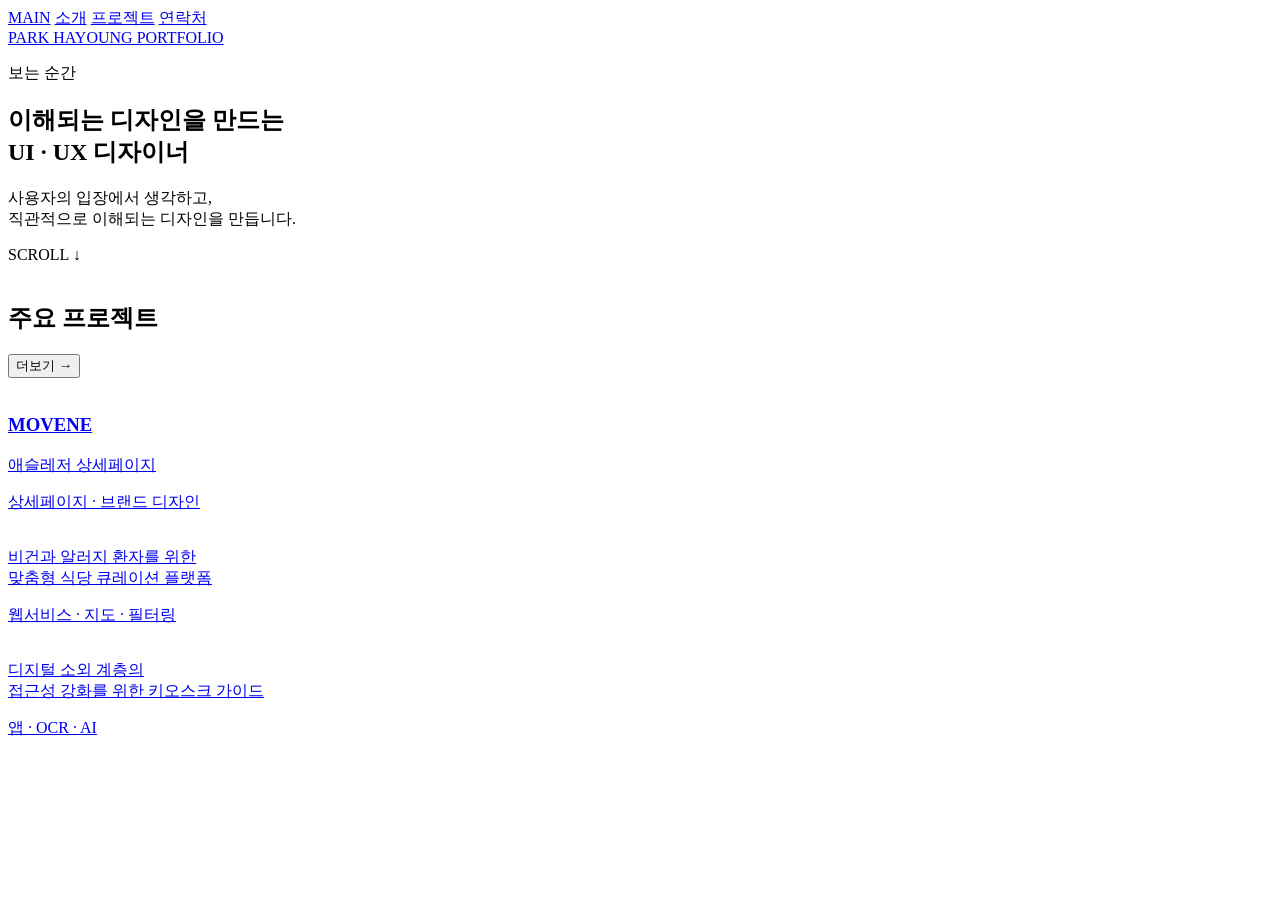
==== main.html @ 097db968 "Add files via upload" ====
<!doctype html>
<html lang="ko">
  <head>
    <meta charset="UTF-8" />
    <meta name="viewport" content="width=device-width, initial-scale=1.0" />

    <title>박하영 포트폴리오</title>

    <link rel="stylesheet" href="css/main.css" />
  </head>

  <body>
    <header>
      <nav>
        <a href="main.html" class="active">MAIN</a>
        <a href="page2.html">소개</a>
        <a href="page3.html">프로젝트</a>
        <a href="page9.html">연락처</a>
      </nav>
    </header>
    <section class="hero">
      <a href="index.html" class="vertical-text"> PARK HAYOUNG PORTFOLIO </a>
      <div class="hero-content">
        <div class="hero-text">
          <p class="small-title">보는 순간</p>
          <h1>
            이해되는 디자인을 만드는<br />
            UI · UX 디자이너
          </h1>
          <p class="description">
            사용자의 입장에서 생각하고,<br />
            직관적으로 이해되는 디자인을 만듭니다.
          </p>
          <div class="scroll"><span>SCROLL</span> <span>↓</span></div>
        </div>
        <div class="hero-image">
          <img src="images/main page_profile.png" alt="" />
        </div>
      </div>
    </section>
    <section class="project">
      <div class="project-top">
        <h2>주요 프로젝트</h2>
        <button onclick="location.href = 'page3.html'">더보기 →</button>
      </div>
      <div class="card-wrap">
        <a href="page8.html" class="card">
          <img src="images/main page_movene.png" alt="" />
          <div class="card-content">
            <h3>MOVENE</h3>
            <p>애슬레저 상세페이지</p>
            <span>상세페이지 · 브랜드 디자인</span>
          </div>
        </a>
        <a href="page6.html" class="card">
          <img src="images/main page_vegan.png" alt="" />
          <div class="card-content">
            <p>
              비건과 알러지 환자를 위한<br />
              맞춤형 식당 큐레이션 플랫폼
            </p>
            <span>웹서비스 · 지도 · 필터링</span>
          </div>
        </a>
        <a href="page5.html" class="card">
          <img src="images/main page_kiosk.png" alt="" />
          <div class="card-content">
            <p>
              디지털 소외 계층의<br />
              접근성 강화를 위한 키오스크 가이드
            </p>
            <span>앱 · OCR · AI</span>
          </div>
        </a>
      </div>
    </section>
  </body>
</html>
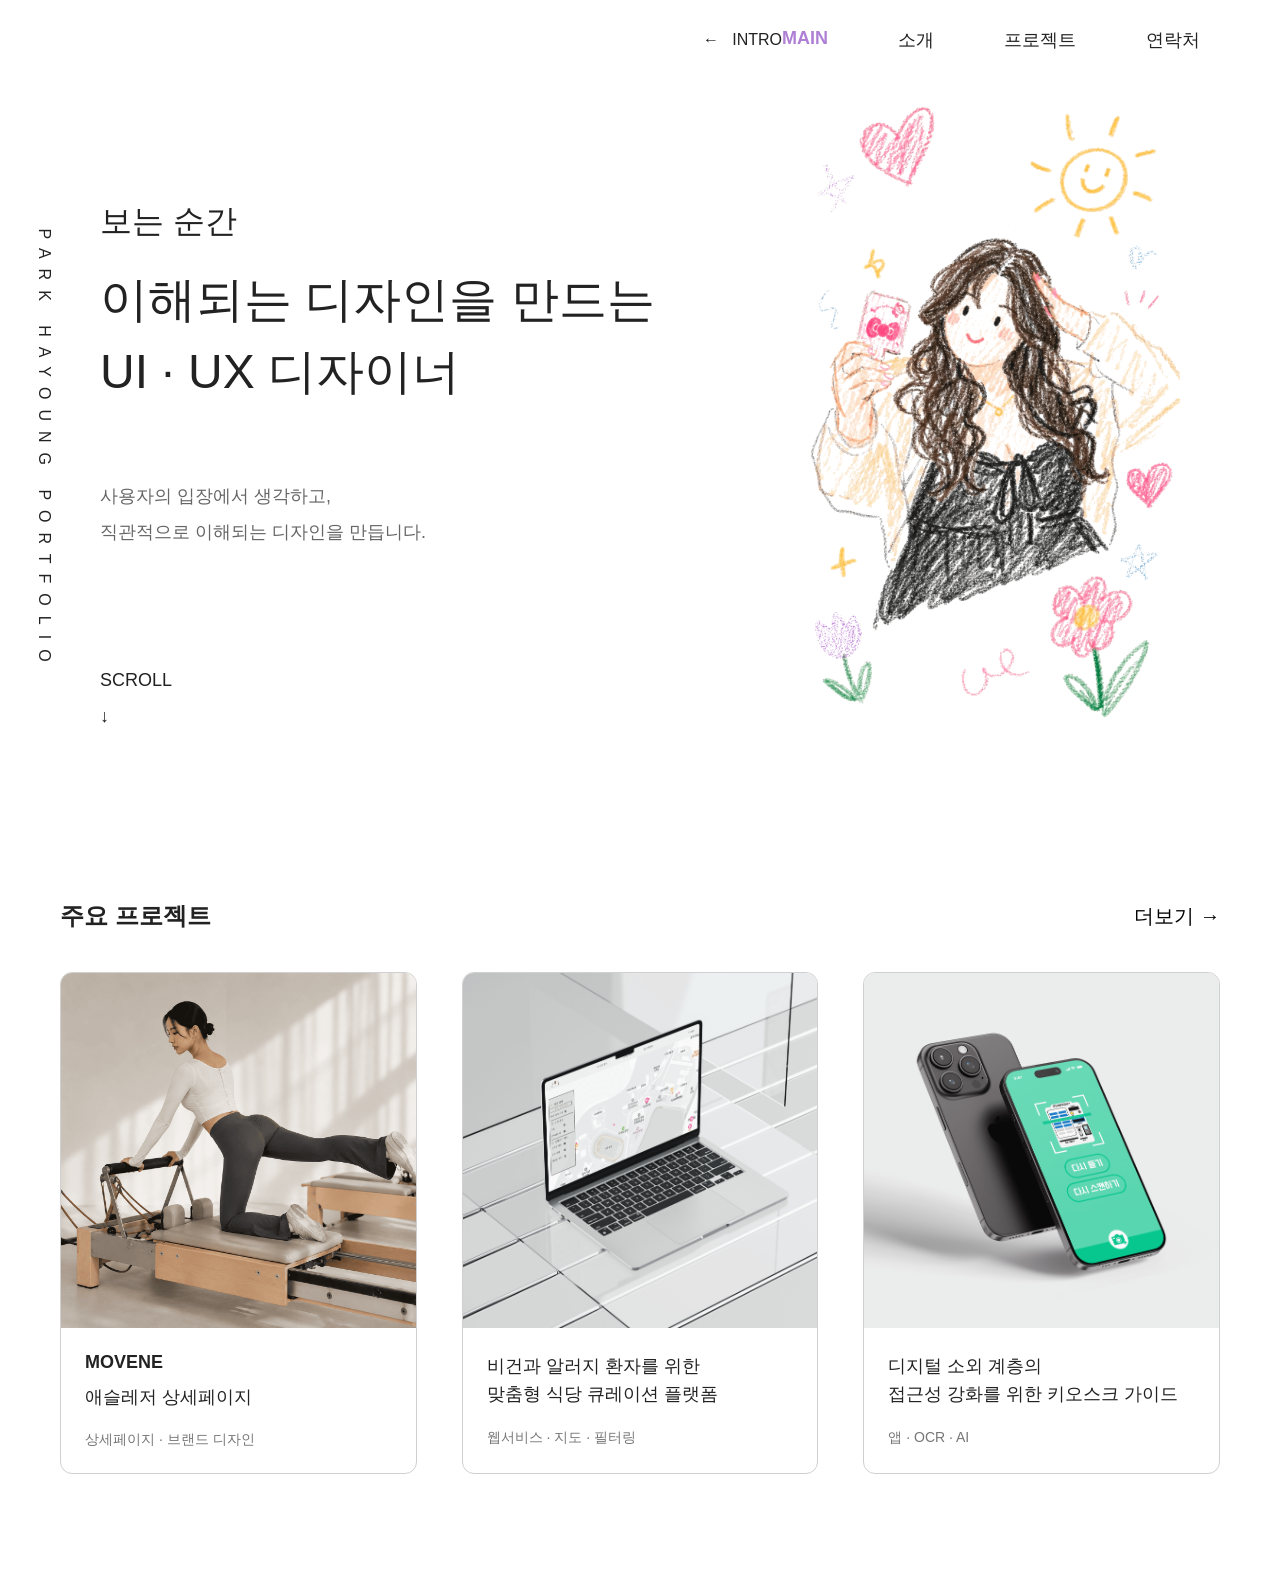
==== commit 62b92df1: "Update main.html" ====
--- a/main.html
+++ b/main.html
@@ -11,6 +11,8 @@
 
   <body>
     <header>
+      <a href="index.html" class="index">←&nbsp;&nbsp;&nbsp;INTRO</a>
+
       <nav>
         <a href="main.html" class="active">MAIN</a>
         <a href="page2.html">소개</a>
@@ -18,8 +20,9 @@
         <a href="page9.html">연락처</a>
       </nav>
     </header>
+
     <section class="hero">
-      <a href="index.html" class="vertical-text"> PARK HAYOUNG PORTFOLIO </a>
+      <div class="vertical-text">PARK HAYOUNG PORTFOLIO</div>
       <div class="hero-content">
         <div class="hero-text">
           <p class="small-title">보는 순간</p>
--- a/css/main.css
+++ b/css/main.css
@@ -0,0 +1,236 @@
+* {
+  margin: 0;
+  padding: 0;
+  box-sizing: border-box;
+}
+
+body {
+  font-family: 'Pretendard', sans-serif;
+  background: #ffffff;
+  color: #222;
+  overflow-x: hidden;
+}
+
+a {
+  text-decoration: none;
+  color: inherit;
+}
+
+img {
+  display: block;
+  width: 100%;
+}
+
+header {
+  position: fixed;
+  top: 0;
+  left: 0;
+
+  width: 100%;
+  height: 80px;
+
+  display: flex;
+  justify-content: flex-end;
+  align-items: center;
+
+  padding: 0 80px;
+
+  background: rgba(255, 255, 255, 0.6);
+  backdrop-filter: blur(12px);
+  -webkit-backdrop-filter: blur(12px);
+
+  z-index: 1000;
+}
+
+nav {
+  display: flex;
+  gap: 70px;
+}
+
+nav a {
+  font-size: 18px;
+  font-weight: 400;
+}
+
+nav a.active {
+  color: #ae7fd5;
+  font-weight: 700;
+}
+
+.hero {
+  max-width: 1920px;
+  height: 900px;
+  margin: 0 auto;
+  padding: 80px 100px;
+  position: relative;
+}
+
+.vertical-text {
+  position: absolute;
+  left: 35px;
+  top: 50%;
+  transform: translateY(-50%);
+  writing-mode: vertical-rl;
+  text-orientation: mixed;
+  letter-spacing: 10px;
+  font-size: 16px;
+  font-weight: 300;
+  text-decoration: none;
+  color: inherit;
+}
+
+.hero-content {
+  max-width: 1500px;
+  margin: 0 auto;
+  display: flex;
+  justify-content: space-between;
+  align-items: flex-start;
+}
+
+.hero-text {
+  margin-top: 120px;
+}
+
+.small-title {
+  font-size: 32px;
+  font-weight: 300;
+  margin-bottom: 20px;
+}
+
+.hero h1 {
+  font-size: 48px;
+  line-height: 1.5;
+  font-weight: 500;
+}
+
+.description {
+  margin-top: 70px;
+  font-size: 18px;
+  line-height: 2;
+  color: #666;
+}
+
+.scroll {
+  margin-top: 120px;
+  font-size: 18px;
+  display: flex;
+  flex-direction: column;
+  gap: 15px;
+}
+
+.hero-image {
+  width: 380px;
+  flex-shrink: 0;
+}
+
+.hero-image img {
+  width: 100%;
+  height: auto;
+}
+
+.project {
+  max-width: 1700px;
+  margin: 0 auto;
+  padding: 0 60px 120px;
+}
+
+.project-top {
+  display: flex;
+  justify-content: space-between;
+  align-items: center;
+  margin-bottom: 40px;
+}
+
+.project-top h2 {
+  font-size: 24px;
+  font-weight: 700;
+}
+
+.project-top button {
+  border: none;
+  background: none;
+  font-size: 20px;
+  cursor: pointer;
+}
+
+.card-wrap {
+  display: grid;
+  grid-template-columns: repeat(3, 1fr);
+  gap: 45px;
+}
+
+.card {
+  background: #fff;
+  border: 1px solid #d0d0d0;
+  border-radius: 12px;
+  overflow: hidden;
+
+  text-decoration: none;
+  color: inherit;
+  display: block;
+
+  transition: all 0.3s ease;
+}
+
+.card img {
+  width: 100%;
+  aspect-ratio: 1 / 1;
+  object-fit: cover;
+
+  transition: transform 0.4s ease;
+}
+
+.card:hover {
+  transform: translateY(-12px);
+  box-shadow: 0 25px 50px rgba(0, 0, 0, 0.08);
+}
+
+.card:hover img {
+  transform: scale(1.05);
+}
+
+.card-content {
+  padding: 24px;
+}
+
+.card-content h3 {
+  font-size: 18px;
+  margin-bottom: 10px;
+}
+
+.card-content p {
+  font-size: 18px;
+  line-height: 1.6;
+}
+
+.card-content span {
+  display: block;
+  margin-top: 20px;
+  font-size: 14px;
+  color: #777;
+}
+
+@media (max-width: 1200px) {
+  .hero-content {
+    flex-direction: column;
+    align-items: center;
+    gap: 50px;
+  }
+
+  .hero {
+    height: auto;
+    padding-bottom: 100px;
+  }
+
+  .hero-text {
+    text-align: center;
+  }
+
+  .vertical-text {
+    display: none;
+  }
+
+  .card-wrap {
+    grid-template-columns: 1fr;
+  }
+}
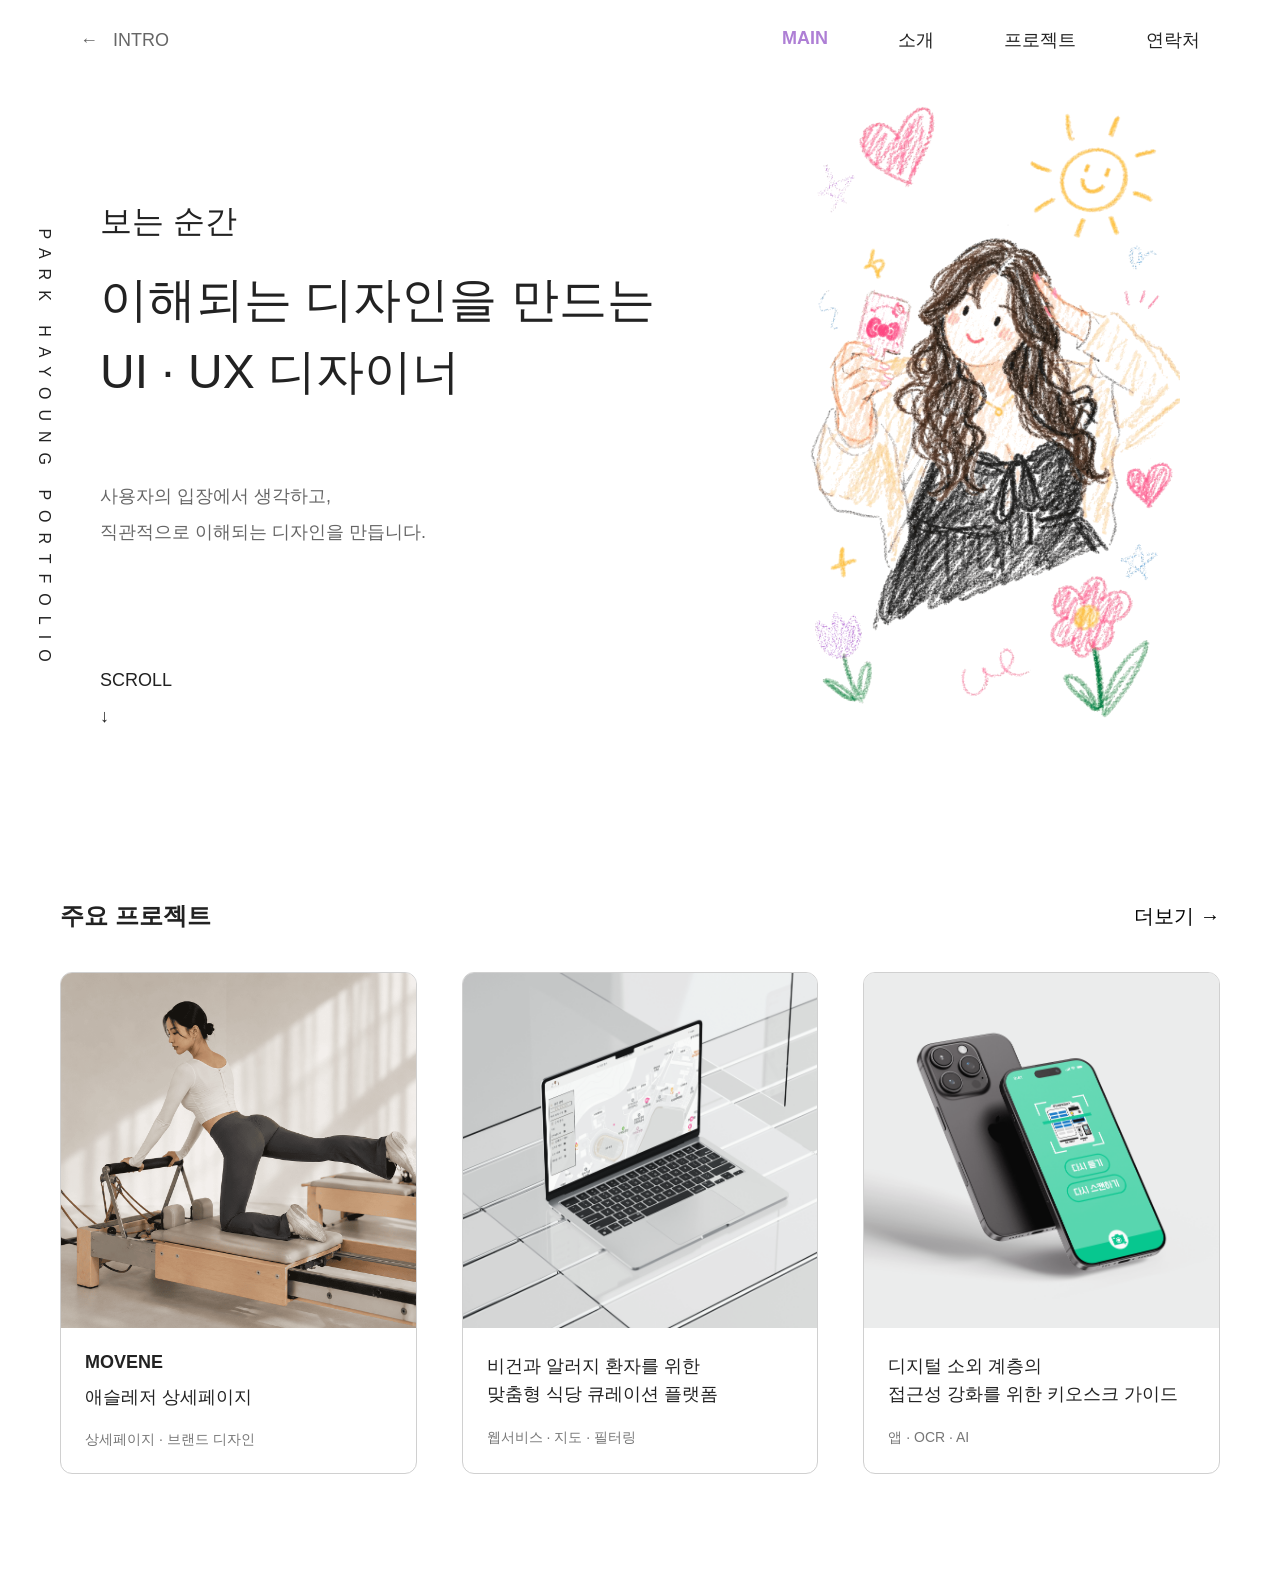
==== commit 7c0d237b: "Update main.html" ====
--- a/main.html
+++ b/main.html
@@ -21,8 +21,9 @@
       </nav>
     </header>
 
+    <div class="vertical-text">PARK&nbsp;HAYOUNG&nbsp;PORTFOLIO</div>
+
     <section class="hero">
-      <div class="vertical-text">PARK HAYOUNG PORTFOLIO</div>
       <div class="hero-content">
         <div class="hero-text">
           <p class="small-title">보는 순간</p>
--- a/css/main.css
+++ b/css/main.css
@@ -30,7 +30,7 @@
   height: 80px;
 
   display: flex;
-  justify-content: flex-end;
+  justify-content: space-between;
   align-items: center;
 
   padding: 0 80px;
@@ -42,6 +42,12 @@
   z-index: 1000;
 }
 
+.index {
+  font-size: 18px;
+  color: #666;
+  font-weight: 400;
+}
+
 nav {
   display: flex;
   gap: 70px;
@@ -49,7 +55,6 @@
 
 nav a {
   font-size: 18px;
-  font-weight: 400;
 }
 
 nav a.active {
